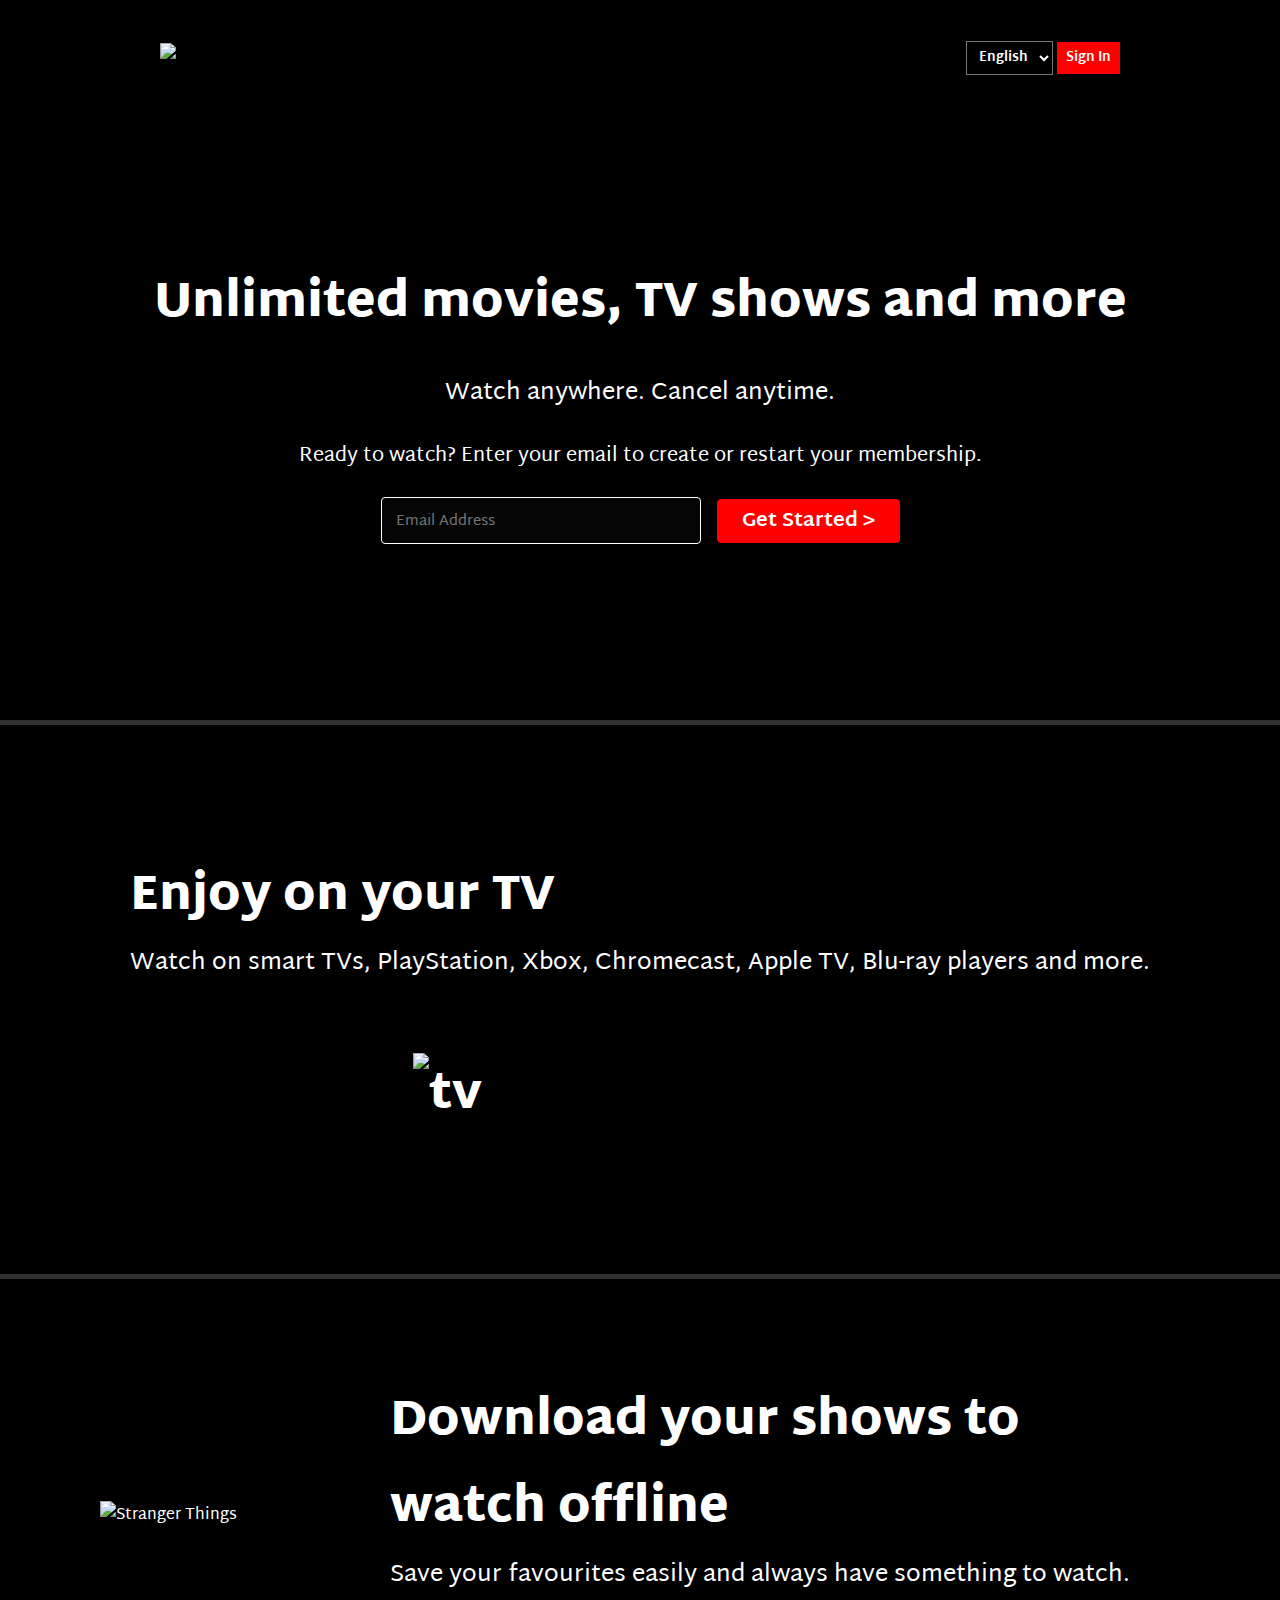
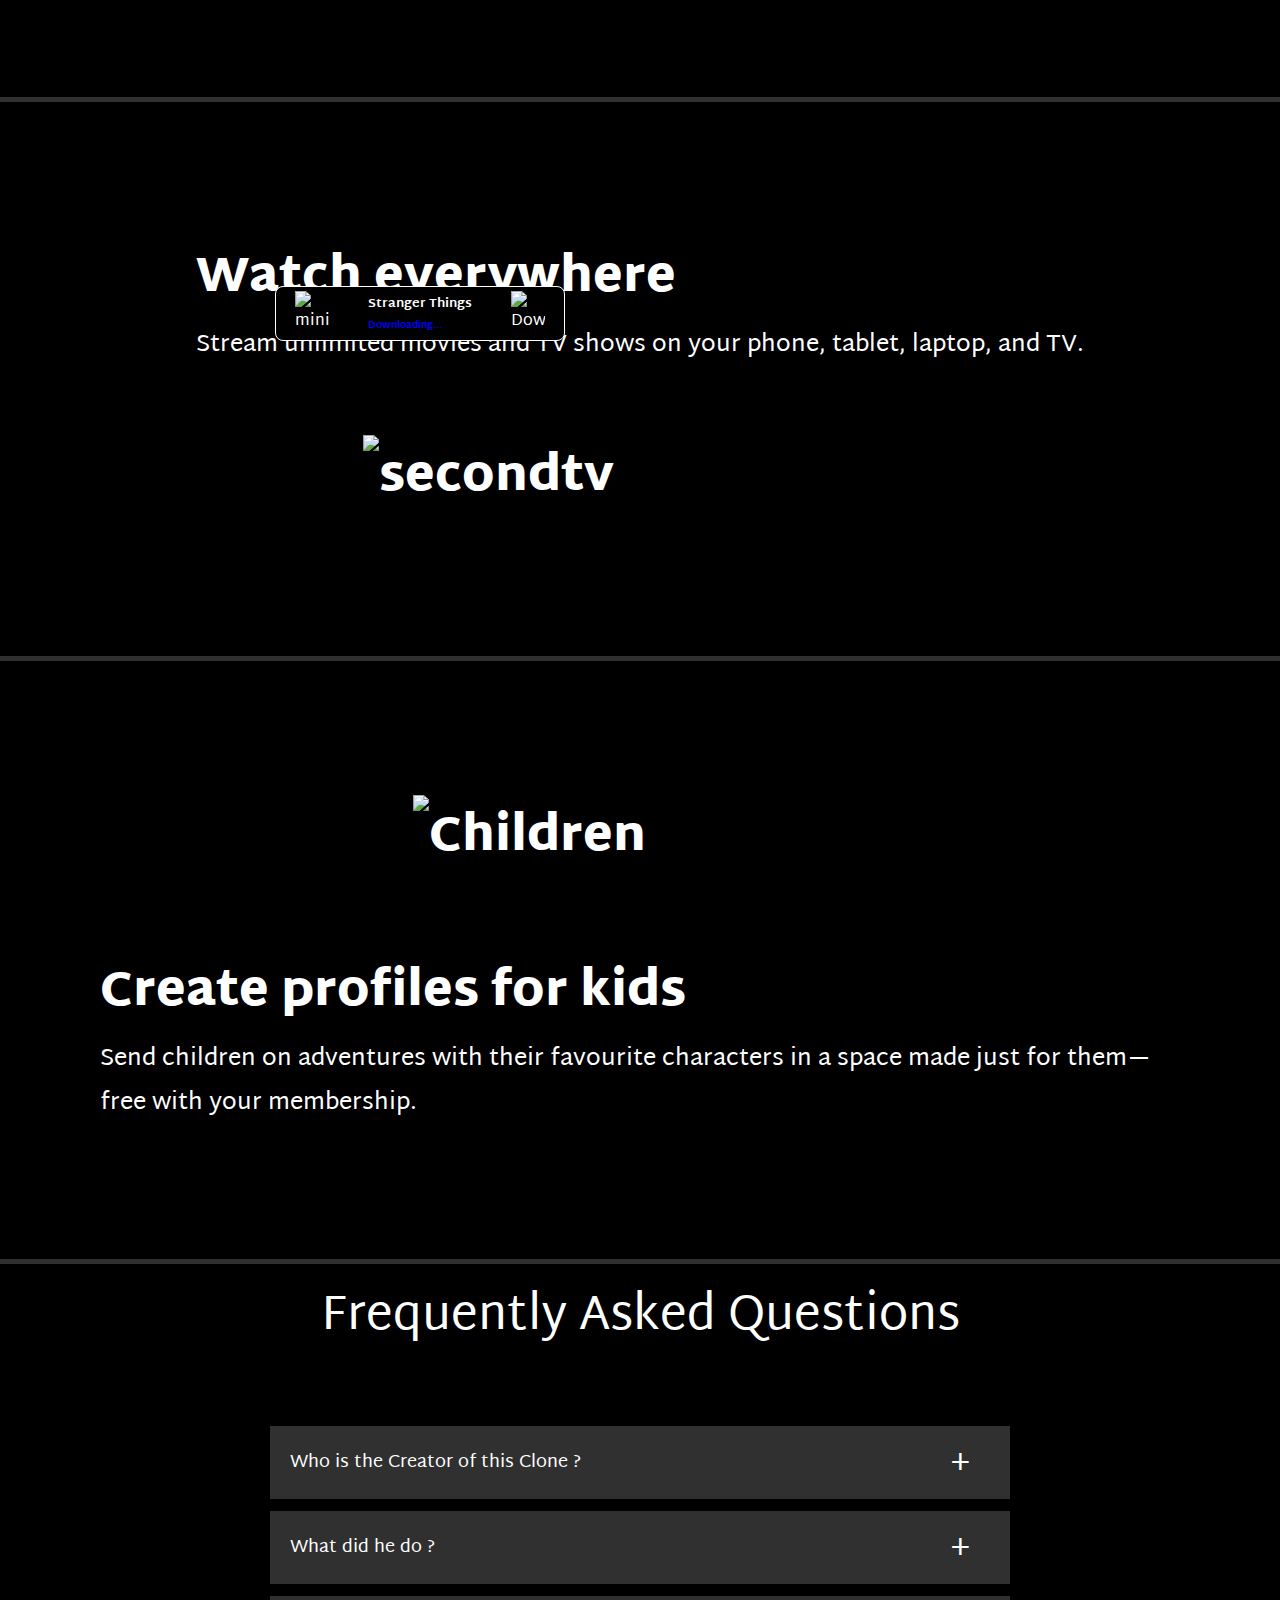
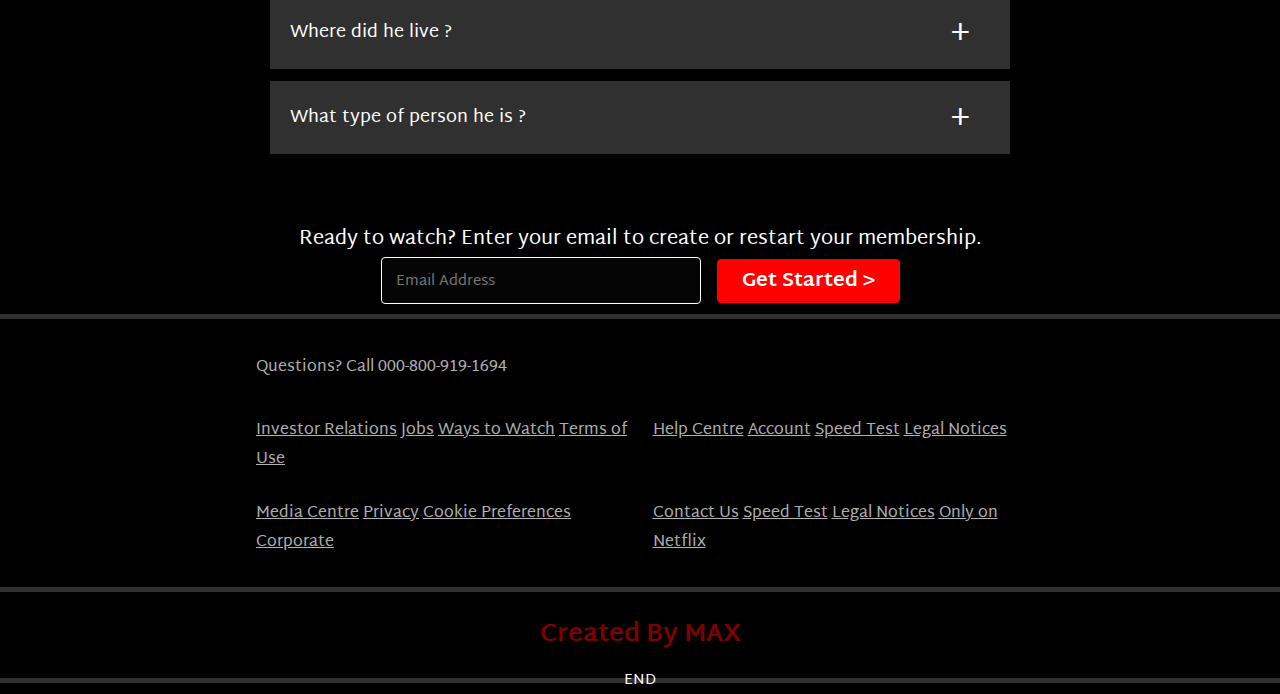
==== index.html @ 0186aa69 "Netflix Clone" ====
<!DOCTYPE html>
<html lang="en">

<head>
    <meta charset="UTF-8">
    <meta name="viewport" content="width=device-width, initial-scale=1.0">
    <title>Netflix India – Watch TV Shows Online, Watch Movies Online</title>
    <link rel="icon" href="assets/images/favicon.ico" type="image/x-icon">
    <link rel="stylesheet" href="style.css">
    <link rel="stylesheet" href="responsive.css">
</head>

<body>
    <div class="main">
        <nav>
            <span><img width="125" src="assets/images/logo.svg" alt="Netflix"></span>
            <div class="buttons">
                <select name="Lang" id="lang">
                    <option value="English">English</option>
                    <option value="Hindi">Hindi</option>
                </select>
                <button class="btn-red">Sign In</button>
            </div>
        </nav>
        <div class="black"></div>
        <div class="text">
            <span> Unlimited movies, TV shows and more </span>
            <span>Watch anywhere. Cancel anytime. </span>
            <span>Ready to watch? Enter your email to create or restart your membership.</span>
            <div class="text-buttons">
                <input type="text" placeholder="Email Address">
                <button class="btn-red-start">Get Started &gt;</button>
            </div>
        </div>
        <div class="line"></div>
    </div>

    <!-- First Section -->

    <section class="first">
        <div>
            <span class="titles2"> Enjoy on your TV</span>
            <span class="titles3">Watch on smart TVs, PlayStation, Xbox,
                Chromecast, Apple TV, Blu-ray players and more.</span>
        </div>
        <div class="tv1">
            <img src="assets/images/tv.png" alt="tv">
            <video src="assets/videos/video1.m4v" autoplay loop muted></video>
        </div>
    </section>
    <div class="line"></div>

    <!-- Second Section -->

    <section class="first-second">
        <div class="tv2">
            <div class="box">
                <img class="ministange" src="assets/images/ministranger.png" alt="ministranger">
                <div class="stranger">
                    <span> Stranger Things </span>
                    <span class="minidown"> Downloading... </span>
                </div>
                <img class="minidownload" src="assets/images/download-icon.gif" alt="Downloading">
            </div>
            <img class="imgstrange" src="assets/images/strangethings.jpg" alt="Stranger Things">
        </div>
        <div>
            <span class="titles"> Download your shows to watch offline</span>
            <span class="titles1">Save your favourites easily and always have something to watch.</span>
        </div>
    </section>
    <div class="line"></div>

    <!-- Third Section -->

    <section class="first">
        <div>
            <span class="titles2"> Watch everywhere</span>
            <span class="titles3">Stream unlimited movies and TV shows on your phone, tablet, laptop, and TV.</span>
        </div>
        <div class="tv3">
            <img src="assets/images/secondtv.png" alt="secondtv">
            <video class="video2" src="assets/videos/video2.m4v" autoplay loop muted></video>
        </div>
    </section>
    <div class="line"></div>

    <!-- Fouth Section -->

    <section class="first">
        <div class="tv1">
            <img src="assets/images/lastchild.png" alt="Children">
        </div>
        <div>
            <span class="titles2"> Create profiles for kids</span>
            <span class="titles3">Send children on adventures with their favourite characters in a space made just for
                them—free with
                your membership.</span>
        </div>
    </section>
    <div class="line"></div>

    <!-- Footer -->

    <section class="faq">
        <h2>Frequently Asked Questions</h2>
        <ul class="accordion">
            <li>
                <input type="radio" name="accordion" id="firstfaq">
                <label for="firstfaq">Who is the Creator of this Clone ?</label>
                <div class="content">
                    <p>This clone was created by Max.</p>
                </div>
            </li>
            <li>
                <input type="radio" name="accordion" id="secondfaq">
                <label for="secondfaq">What did he do ?</label>
                <div class="content">
                    <p> He is currently doing his Bachelor's Degree in BCA</p>
                </div>
            </li>
            <li>
                <input type="radio" name="accordion" id="thirdfaq">
                <label for="thirdfaq">Where did he live ?</label>
                <div class="content">
                    <p>He currently Living in Hyderabad,Telangana</p>
                </div>
            </li>
            <li>
                <input type="radio" name="accordion" id="forthfaq">
                <label for="forthfaq">What type of person he is ?</label>
                <div class="content">
                    <p>He is an Ambivort who is introvert and extrovert at same time</p>
                </div>
            </li>
        </ul>
        <div class="centerfoot">
            <div class="text1">
                <span>Ready to watch? Enter your email to create or restart your membership.</span>
                <div class="text-buttons">
                    <input type="text" placeholder="Email Address">
                    <button class="btn-red-start">Get Started &gt;</button>
                </div>
            </div>
        </div>
    </section>
    <div class="line"></div>

    <footer>
        <div class="questions">
            Questions? Call 000-800-919-1694
        </div>
        <div class="footer">
            <div class="footer-item">
                <a href="faq">Investor Relations</a>
                <a href="faq">Jobs</a>
                <a href="faq">Ways to Watch</a>
                <a href="faq">Terms of Use</a>
            </div>

            <div class="footer-item">
                <a href="faq">Help Centre</a>
                <a href="faq">Account</a>
                <a href="faq">Speed Test</a>
                <a href="faq">Legal Notices</a>
            </div>
            <div class="footer-item">
                <a href="faq">Media Centre</a>
                <a href="faq">Privacy</a>
                <a href="faq">Cookie Preferences</a>
                <a href="faq">Corporate</a>
            </div>

            <div class="footer-item">
                <a href="faq">Contact Us</a>
                <a href="faq">Speed Test</a>
                <a href="faq">Legal Notices</a>
                <a href="faq">Only on Netflix</a>
            </div>
        </div>
    </footer>
    <div class="line"></div>

    <!-- Climax -->

    <div class="myname">Created By MAX</div>
    <div class="line1">END</div>
</body>

</html>
---- style.css ----
@import url('https://fonts.googleapis.com/css2?family=Martel+Sans:wght@200;300;400;600;700;800;900&display=swap');

* {
    margin: 0;
    padding: 0;
    font-family: "Martel Sans", sans-serif;
    box-sizing: border-box;
}

body {
    background-color: black;
}

.main {
    background-image: url(assets/images/background.jpg);
    height: 720px;
    background-repeat: no-repeat;
    position: relative;
    background-position: center center;
    background-size: max(2400px, 100vw);
    max-width: 100%;
}

.main .black {
    height: 720px;
    width: 100%;
    opacity: 0.74;
    background-color: black;
    position: absolute;
    top: 0;
}

nav {
    display: flex;
    justify-content: space-between;
    align-items: center;
    max-width: 75vw;
    margin: auto;
    height: 85px;
    padding-top: 30px;
}

nav img {
    width: 144px;
    position: relative;
    z-index: 1;
}

nav .buttons {
    z-index: 1;
    position: relative;
}

.text {
    height: calc(100% - 85px);
    display: flex;
    align-items: center;
    justify-content: center;
    flex-direction: column;
    color: white;
    position: relative;
    font-family: "Martel Sans", sans-serif;
    gap: 23px;
    padding: 0 30px;
}

.text> :nth-child(1) {
    font-weight: 900;
    font-size: 48px;
    text-align: center;
}

.text> :nth-child(2) {
    font-weight: 400;
    font-size: 24px;
    text-align: center;
}

.text> :nth-child(3) {
    font-weight: 400;
    font-size: 20px;
    text-align: center;
}

.line {
    height: 5px;
    background-color: rgba(128, 128, 128, 0.373);
}
.line1 {
    color: white;
    height: 5px;
    background-color: rgba(128, 128, 128, 0.373);
    display: flex;
    justify-content: center;
    align-items: center;
    font-size: 15px;
    z-index: 10;
}

#lang {
    padding: 3px 8px;
    font-weight: bold;
    color: white;
    background-color: rgba(52, 50, 50, 0.002);
}

.btn-red {
    font-weight: bold;
    background-color: red;
    color: white;
    padding: 3px 8px;
    cursor: pointer;
    border: 1px solid red;
}
.btn-red:hover{
    background-color: rgba(255, 0, 0, 0.588);
}

.btn-red-start {
    padding: 3px 24px;
    font-weight: bold;
    background-color: red;
    color: white;
    font-size: 20px;
    border-radius: 4px;
    border: 1px solid red;
    cursor: pointer;
}
.btn-red-start:hover{
    background-color: rgba(255, 0, 0, 0.588);
    border: 1px solid rgba(255, 0, 0, 0.488);
}
#lang:hover{
    background-color: white;
    color: black;
}

.text-buttons {
    display: flex;
    align-items: center;
    justify-content: center;
    gap: 16px;
}

.main input {
    padding: 10px 101px 8px 14px;
    color: white;
    font-size: 15px;
    border-radius: 4px;
    background-color: rgba(23, 23, 23, 0.2);
    border: 0.01px solid white;
}

/* First Section */

.first {
    display: flex;
    justify-content: center;
    align-items: center;
    min-width: 70vw;
    margin: 100px;
    color: white;
}

.tv1 {
    position: relative;
}

.tv1 img {
    width: 555px;
    position: relative;
    z-index: 10;
}

.tv1 video {
    position: absolute;
    top: 51px;
    right: 20px;
    overflow: hidden;
}

.first>div {
    display: flex;
    flex-direction: column;
    padding: 34px 0;
}

.first>div :nth-child(1) {
    font-size: 48px;
    color: white;
    font-weight: 900;
}

.first>div :nth-child(2) {
    font-size: 24px;
    font-weight: 400;
    color: #ffffff;
}


/* Second Section */

.box {
    background-color: black;
    height: 55px;
    width: 290px;
    position: relative;
    top: 27.5rem;
    display: flex;
    justify-content: space-around;
    align-items: center;
    left: 10.938rem;
    border: 1px solid white;
    z-index: 1;
    border-radius: 8px;
}

.stranger {
    display: flex;
    flex-direction: column;
    color: white;
    font-size: 13px;
    font-family: "Martel Sans", sans-serif;
    font-weight: bold;
}

.first-second {
    display: flex;
    justify-content: center;
    align-items: center;
    min-width: 50vw;
    margin: 100px;
    color: white;
}

.first-second>div {
    display: flex;
    flex-direction: column;
}

.titles {
    font-size: 48px;
    color: white;
    font-weight: 900;
}

.titles1 {
    font-size: 24px;
    font-weight: 400;
    color: #ffffff;
}

.ministange {
    width: 34px;
}

.minidownload {
    width: 34px;
}

.minidown {
    color: blue;
    font-size: 10px;
}

/* Third Section */

.tv3 {
    position: relative;
}

.tv3 img {
    width: 555px;
    position: relative;
    z-index: 10;
    overflow: hidden;
}

.tv3 video {
    position: absolute;
    top: 71px;
    right: 110px;
    width: 340px;
    overflow: hidden;
}

/* Footer */

.faq {
    padding: 10px 12%;
    text-align: center;
    font-size: 18px;
    color: white;
}
.faq h2 {
    font-weight: 500;
    font-size: 48px;
}


.accordion{
    margin: 60px auto;
    width: 100%;
    max-width: 750px;
}
.accordion li{
    list-style: none;
    width: 100%;
    padding: 5px;
}
.accordion li label{
    display: flex;
    align-items: center;
    padding: 20px;
    font-size: 18px;
    font-weight: 500;
    background: #303030;
    margin-bottom: 2px;
    cursor: pointer;
    position: relative;
}
label::after{
    content: '+';
    font-size: 34px;
    position: absolute;
    right: 40px;
    transition: transform 0.5s;
}
input[type="radio"]{
    display: none;
}
.accordion .content{
    background: #303030;
    text-align: left;
    padding: 0 20px;
    max-height: 0;
    overflow: hidden;
    transition: max-height 0.5s, padding 0.5s;
}
.accordion input[type="radio"]:checked + label + .content{
    max-height: 600px;
    padding: 15px 40px;    
} 
.accordion input[type="radio"]:checked + label::after{
    transform: rotate(135deg);
}

footer {
    color: rgba(255, 255, 255, 0.7);
    max-width: 60vw;
    margin: auto;
}

footer .questions {
    padding: 34px 0;
    color: rgba(255, 255, 255, 0.7);
}

.footer {
    display: grid;
    grid-template-columns: 1fr 1fr 1fr 1fr;
    color: rgba(255, 255, 255, 0.7);
    padding-bottom: 30px;
}


.footer a {
    color: rgba(255, 255, 255, 0.7);
}

.text1> :nth-child(1) {
    font-weight: 400;
    font-size: 20px;
    text-align: center;
    display: flex;
    flex-direction: column;
}

.text-buttons {
    display: flex;
    align-items: center;
    justify-content: center;
    gap: 16px;
}

/* bottom mail */

.text1 input {
    padding: 10px 101px 8px 14px;
    color: white;
    font-size: 15px;
    border-radius: 4px;
    background-color: rgba(23, 23, 23, 0.2);
    border: 0.01px solid white;
}

/* Climax */

.myname{
    color: rgba(255, 0, 0, 0.505);
    font-size: 25px;
    font-family: "Martel Sans", sans-serif;
    font-weight: bold;
    display: flex;
    justify-content: center;
    padding: 20px 0;
}
---- responsive.css ----
@media screen and (max-width: 1300px) {
    .text-buttons {
        flex-wrap: wrap;
    }

    .footer {
        display: grid;
        grid-template-columns: 1fr 1fr;
        color: rgba(255, 255, 255, 0.7);
        gap: 25px;
    }

    .first {
        flex-wrap: wrap;
    }

    .tv1 img {
        width: 455px;
    }

    .tv1 video {
        width: 400px;
    }
}

@media screen and (max-width: 1200px) {
    .first-second {
        flex-wrap: wrap-reverse;
    }
}

@media screen and (max-width: 700px) {
    .text> :nth-child(1) {
        font-weight: 700;
        font-size: 32px;
        text-align: center;
    }

    .text> :nth-child(2) {
        font-weight: 400;
        font-size: 18px;
        text-align: center;
    }

    .text> :nth-child(3) {
        font-weight: 400;
        font-size: 14px;
        text-align: center;
    }

    .first>div :nth-child(1) {
        font-size: 40px;
        color: white;
        font-weight: 500;
    }

    .first>div :nth-child(2) {
        font-size: 19px;
        font-weight: 200;
        color: #ffffff;
    }

    .first-second>div {
        display: flex;
        flex-direction: column;
        width: 350px;
    }

    .titles {
        font-size: 40px;
        color: white;
        font-weight: 500;
    }

    .titles1 {
        font-size: 19px;
        font-weight: 200;
        color: #ffffff;
    }
    .box {
        background-color: black;
        height: 55px;
        width: 192px;
        position: relative;
        top: 15.5rem;
        display: flex;
        justify-content: space-around;
        align-items: center;
        left: 4.938rem;
        border: 1px solid white;
        z-index: 1;
        border-radius: 8px;
    }
}

@media screen and (max-width: 600px) {
    .tv3 {
        padding: 52px;
    }

    .tv3 video {
        width: 165px;
        top: 58px;
        right: 90px;
    }

    .tv3 img {
        width: 270px;
        left: -33px;
    }

    .main input {
        padding: 10px 101px 10px 14px;
    }
    .faq h2{
        font-size: 20px;
    }
    .accordion .content{
        font-size: 14px;
    }
    .accordion li label{
        padding: 10px;
        font-size: 12px;
    }
    label::after{
        font-size: 25px;
    }

}

@media screen and (max-width: 500px) {
    nav {
        flex-wrap: wrap;
        max-width: 45vw;
    }

    .tv1 img {
        width: 255px;
        left: -32px;
    }

    .tv1 video {
        width: 200px;
        top: 72px;
        right: 54px;
    }
    .titles2{
        padding-right: 46px;
    }
    .titles3{
        padding-right: 60px;
    }
    .myname{
        font-size: 20px;
    }
}
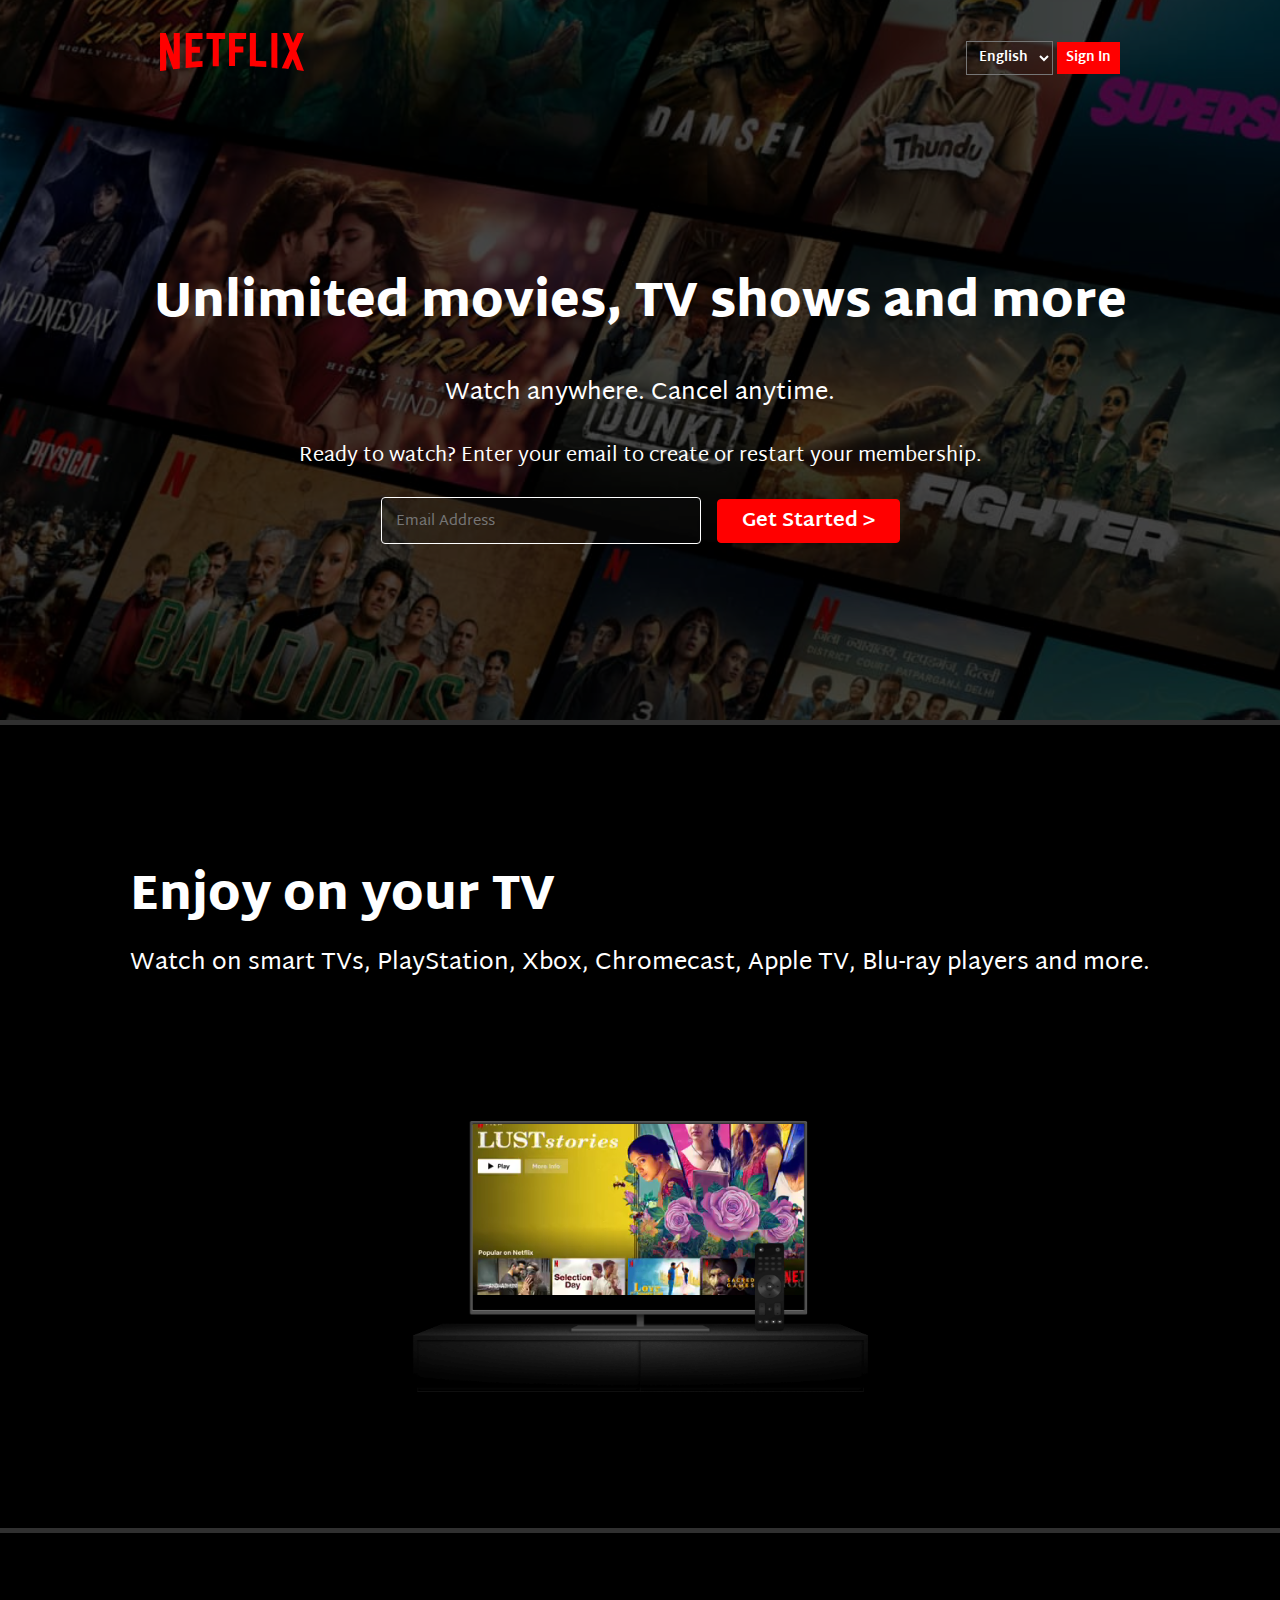
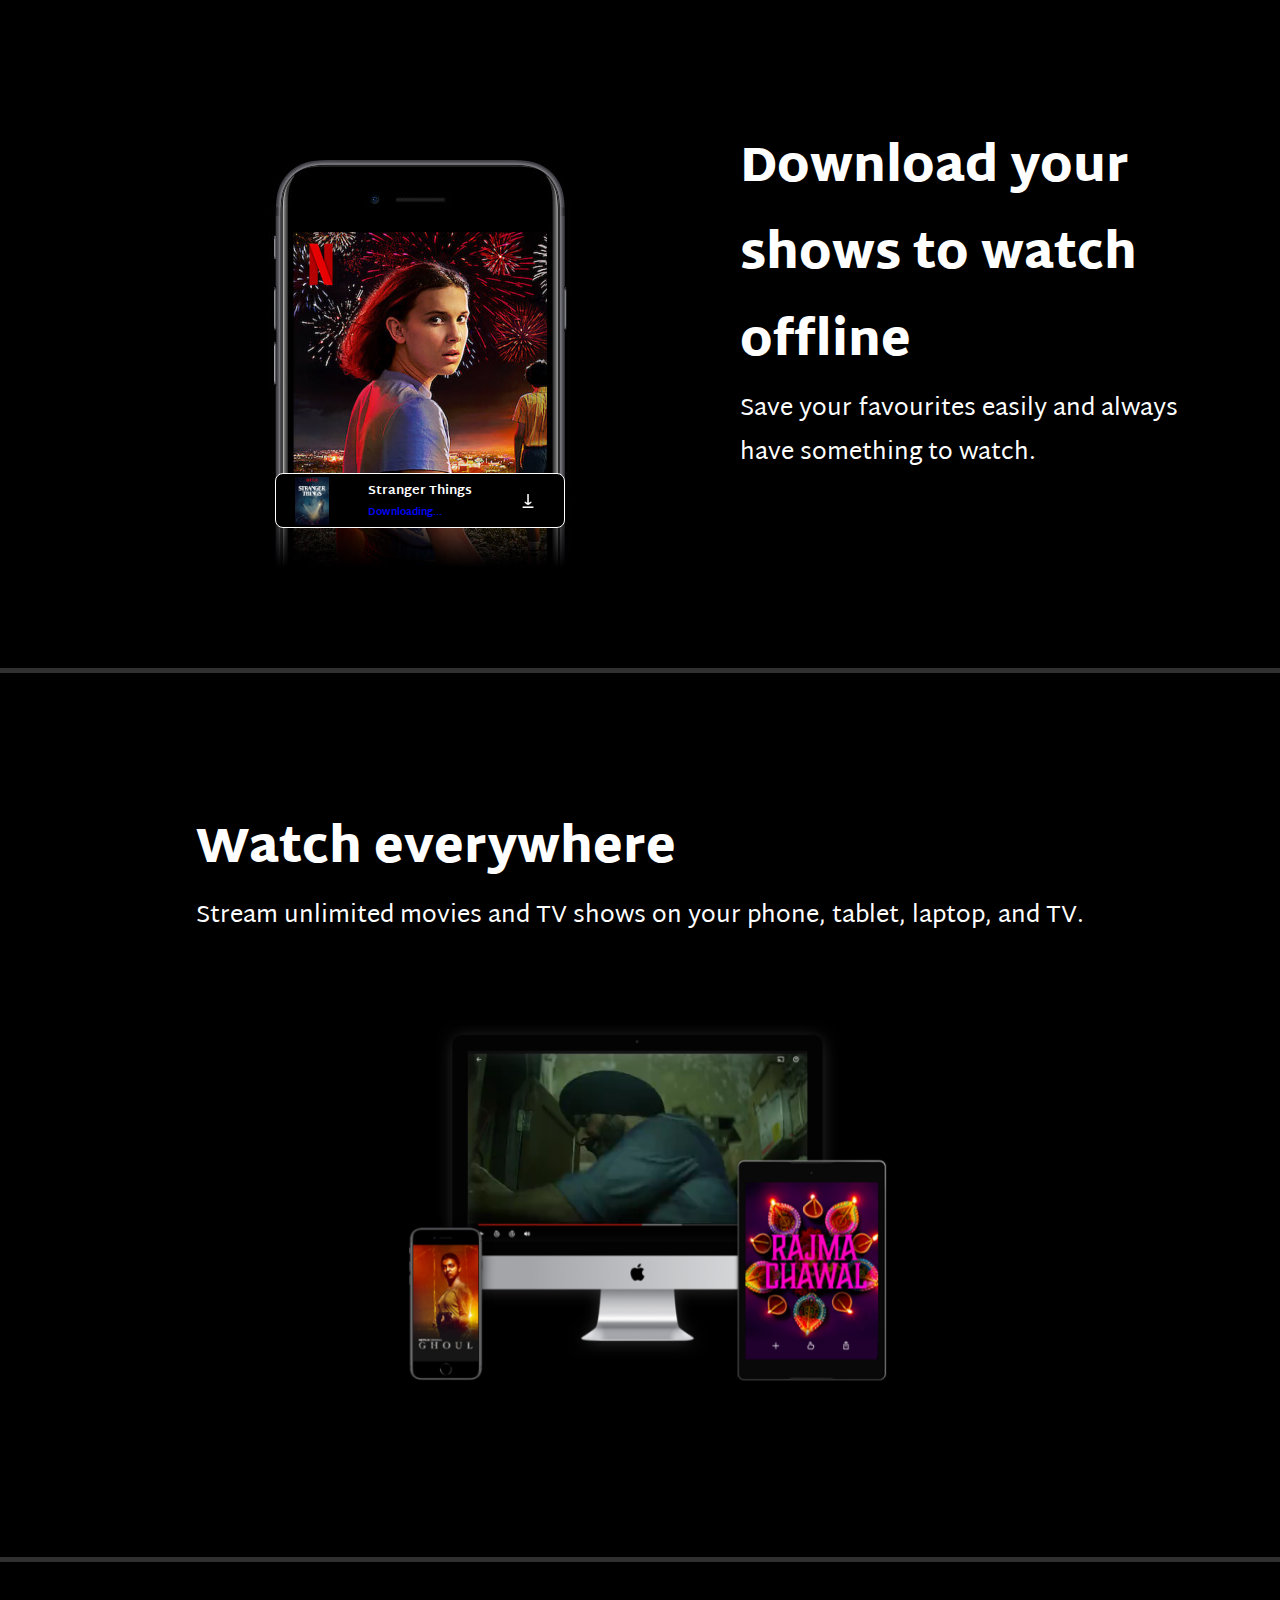
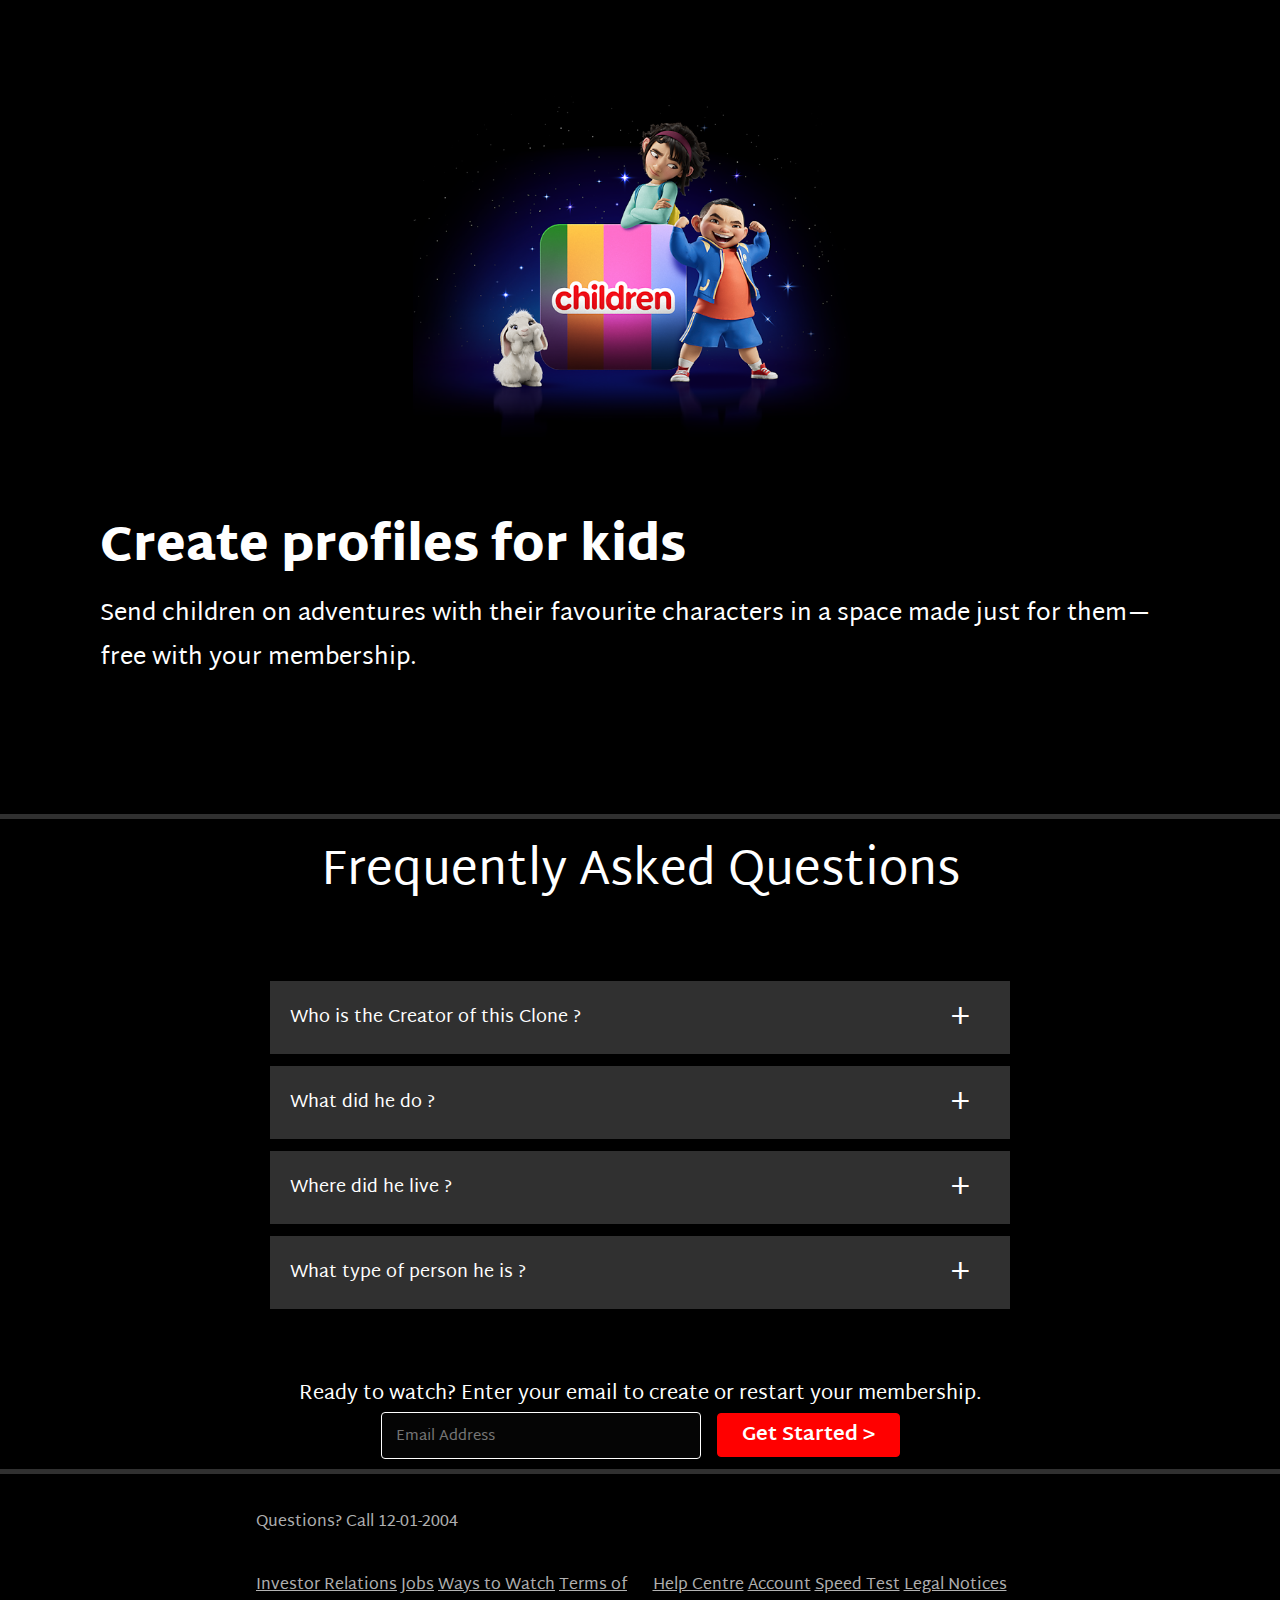
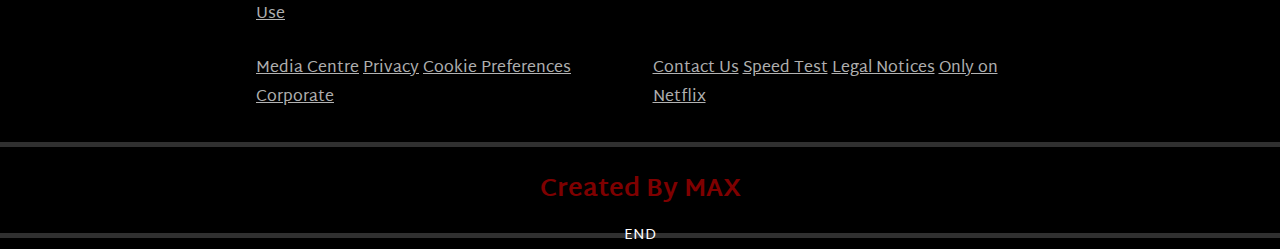
==== commit 367e5f79: "index.html" ====
--- a/index.html
+++ b/index.html
@@ -148,7 +148,7 @@
 
     <footer>
         <div class="questions">
-            Questions? Call 000-800-919-1694
+            Questions? Call 12-01-2004
         </div>
         <div class="footer">
             <div class="footer-item">
@@ -187,4 +187,4 @@
     <div class="line1">END</div>
 </body>
 
-</html>+</html>
--- a/style.css
+++ b/style.css
@@ -24,7 +24,7 @@
 .main .black {
     height: 720px;
     width: 100%;
-    opacity: 0.74;
+    opacity: 0.64;
     background-color: black;
     position: absolute;
     top: 0;
@@ -404,4 +404,4 @@
     display: flex;
     justify-content: center;
     padding: 20px 0;
-}+}
